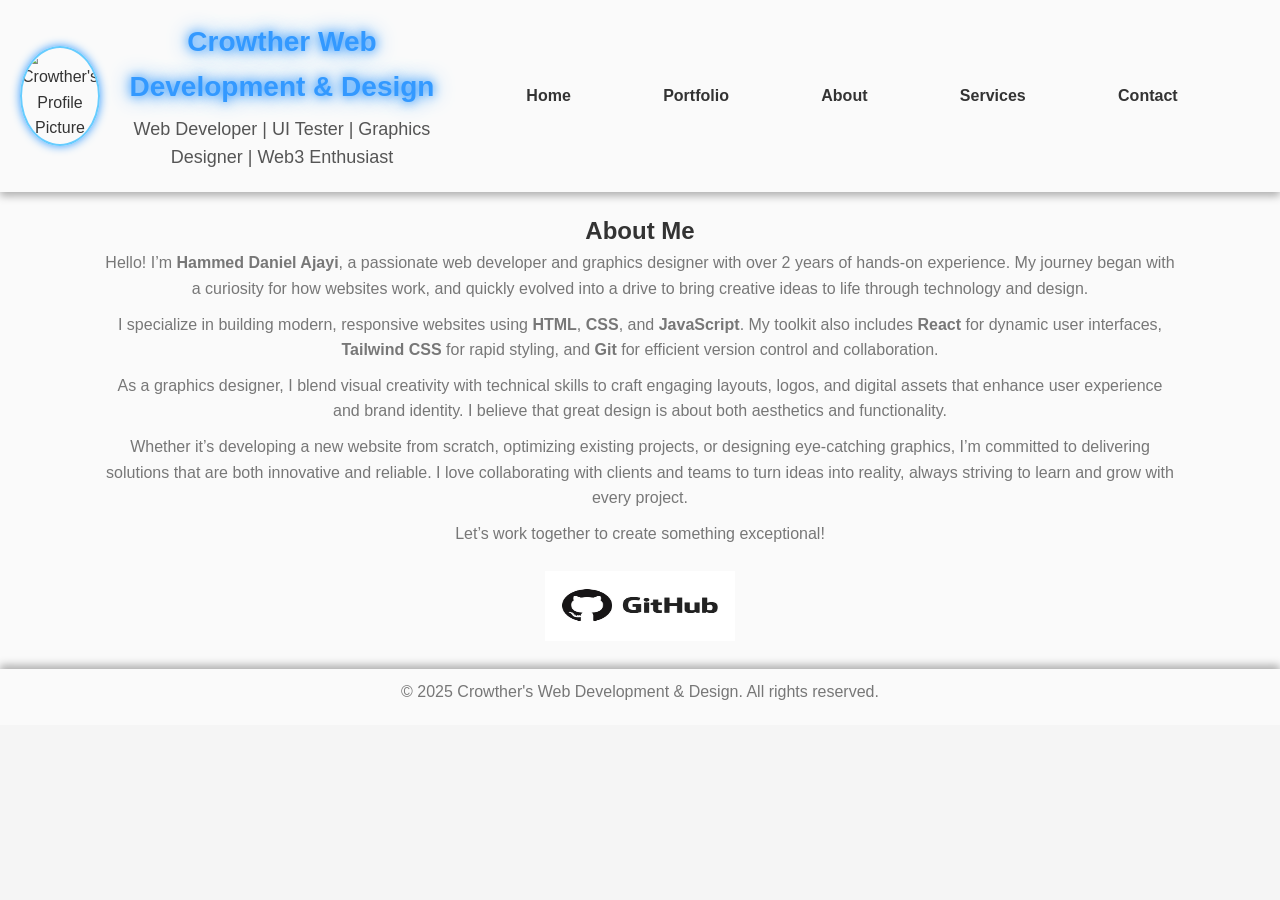
==== about.html @ 7f4cbd4f "Add portfolio page and sitemap.xml for improved SEO and project showcase - Created a new portfolio.h" ====
<!DOCTYPE html>
<html lang="en">
<head>
    <!-- Basic Meta -->
    <meta charset="UTF-8" />
    <script src="https://cdn.counter.dev/script.js" data-id="9bf551cb-ce57-40ec-8b2c-914ae6329d3d" data-utcoffset="1"></script>
    <script src="https://analytics.ahrefs.com/analytics.js" data-key="8P9ydhVtuq0xFB6e1utPGg" async></script>
    <meta name="viewport" content="width=device-width, initial-scale=1.0" />
    <meta name="description" content="Learn about Crowther, a creative web developer specializing in responsive websites, UI testing, and futuristic design." />
    <script src="https://analytics.ahrefs.com/analytics.js" data-key="8P9ydhVtuq0xFB6e1utPGg" async></script>
    <meta name="keywords" content="Crowther, Web Developer, Web Design, Responsive Websites, Web3, Blockchain Developer" />
    <meta name="author" content="Crowther" />

    <!-- Open Graph for Social Sharing -->
    <meta property="og:title" content="About Crowther | Crowther Tech" />
    <meta property="og:description" content="Discover Crowther's journey in web development and design, building modern websites and exploring futuristic technologies." />
    <meta property="og:image" content="https://www.crowthertech.name.ng/assets/profile-picture.png" />
    <meta property="og:url" content="https://www.crowthertech.name.ng/about.html" />
    <meta property="og:type" content="website" />

    <!-- Twitter Card -->
    <meta name="twitter:card" content="summary_large_image" />
    <meta name="twitter:title" content="About Crowther | Web Development & Design" />
    <meta name="twitter:description" content="Building responsive, modern websites and exploring Web3 innovations." />
    <meta name="twitter:image" content="https://www.crowthertech.name.ng/assets/profile-picture.png" />

    <title>About Crowther | Web Development & Design</title>

    <!-- Fonts and Styles -->
    <link rel="stylesheet" href="https://cdnjs.cloudflare.com/ajax/libs/font-awesome/5.15.4/css/all.min.css" />
    <link rel="preconnect" href="https://fonts.googleapis.com">
    <link rel="preconnect" href="https://fonts.gstatic.com" crossorigin>
    <link href="https://fonts.googleapis.com/css2?family=Alumni+Sans+SC:ital,wght@0,100..900;1,100..900&display=swap" rel="stylesheet">
    <link rel="stylesheet" href="style.css" />

    <!-- Favicon -->
    <link rel="icon" type="image/png" href="favicon.png" />

    <!-- Analytics (Optional) -->
    <script async src="https://www.googletagmanager.com/gtag/js?id=G-XXXXXXX"></script>
    <script>
        window.dataLayer = window.dataLayer || [];
        function gtag(){dataLayer.push(arguments);}
        gtag('js', new Date());
        gtag('config', 'G-XXXXXXX');
    </script>
</head>

<body class="landing-dark">
    <div class="container">
        <!-- Header -->
        <header>
            <div class="profile-container">
                <img src="profile-picture.png" alt="Crowther's Profile Picture" id="profile-picture" loading="lazy" />
                <div class="header-text">
                    <h1>Crowther Web Development & Design</h1>
                    <p>Web Developer | UI Tester | Graphics Designer | Web3 Enthusiast</p>
                </div>
            </div>
            <nav>
                <ul>
                    <li><a href="index.html">Home</a></li>
                    <li><a href="portfolio.html">Portfolio</a></li>
                    <li><a href="about.html" class="active">About</a></li>
                    <li><a href="services.html">Services</a></li>
                    <li><a href="contact.html">Contact</a></li>
                </ul>
                <div class="hamburger" id="hamburger">&#9776;</div>
            </nav>
        </header>

        <!-- Main Content -->
        <main>
            <section id="about" class="fade-in">
                <h2 class="section-title">About Me</h2>
                <p>
                    Hello! I’m <strong>Hammed Daniel Ajayi</strong>, a passionate web developer and graphics designer with over 2 years of hands-on experience. My journey began with a curiosity for how websites work, and quickly evolved into a drive to bring creative ideas to life through technology and design.
                </p>
                <p>
                    I specialize in building modern, responsive websites using <strong>HTML</strong>, <strong>CSS</strong>, and <strong>JavaScript</strong>. My toolkit also includes <strong>React</strong> for dynamic user interfaces, <strong>Tailwind CSS</strong> for rapid styling, and <strong>Git</strong> for efficient version control and collaboration.
                </p>
                <p>
                    As a graphics designer, I blend visual creativity with technical skills to craft engaging layouts, logos, and digital assets that enhance user experience and brand identity. I believe that great design is about both aesthetics and functionality.
                </p>
                <p>
                    Whether it’s developing a new website from scratch, optimizing existing projects, or designing eye-catching graphics, I’m committed to delivering solutions that are both innovative and reliable. I love collaborating with clients and teams to turn ideas into reality, always striving to learn and grow with every project.
                </p>
                <p>
                    Let’s work together to create something exceptional!
                </p>

  </a>  <a href="https://github.com/CROWTHERG" target="_blank" class="social-link">
    <img src="assets/github.jpg" alt="GitHub" class="social-icon">
  </a>
            </section>
        </main>

        <!-- Footer -->
        <footer>
            <p>&copy; 2025 Crowther's Web Development & Design. All rights reserved.</p>
        </footer>
    </div>

    <!-- JavaScript -->
    <script src="script.js"></script>
</body>
</html>
---- style.css ----
/* =========================
   Original CSS (preserved)
   ------------------------
   (Your original stylesheet is included verbatim here
    so existing layout & selectors remain unchanged.)
   ========================= */

/* Global Reset & Defaults */
:root {
    --primary: #3399ff;
    --secondary: #66cce0;
    --accent: #0077cc;
    --text-dark: #333333;
    --text-light: #fafafa;
    --shadow: rgba(0, 0, 0, 0.3);
    --glow: 0 0 10px var(--primary);
}

* {
    margin: 0;
    padding: 0;
    box-sizing: border-box;
}

body, p, li {
    line-height: 1.6;
    margin-bottom: 10px;
}

footer, header {
    box-sizing: border-box;
}

html, body {
    width: 100%;
    overflow-x: hidden;
    font-family: 'inter', sans-serif; /* Futuristic Font */
    background-color: #f5f5f5; /* Dark Background */
    color: #333333; /* White text for contrast */
}

h1, h2, h3 {
    font-family: 'Orbitron', sans-serif; /* Keep futuristic style for headers */
}

/* Layout Container */
.container {
    max-width: 1200px;
    margin: 0 auto;
    padding: 0 15px;
}

body.landing-dark {
    background-color: #f5f5f5;
    color: #e0e0e0;
    font-family: 'Orbitron', sans-serif;
    text-align: center;
    background-color: var(--text-light);
    color: var(--text-dark);

}

.order {
    align-items: center;
    text-align: center;
    margin-bottom: 32px;
}

.landing-main {
    padding: 100px 20px;
    color: white;
    width: 100%; /* Ensure it spans the full width */
    margin: 0 auto; /* Center the content */
    max-width: 1200px; /* Optional: Limit the width for larger screens */
}

.intro-text {
    font-size: 2.5rem;
    color: #3399ff;
    text-shadow: 0 0 10px #3399ff;
    animation: fadeInUp 1.5s ease-out;
    color: var(--primary);
    text-shadow: var(--glow);
}

.contact-info, .services-overview, .contact-form {
    margin: 40px 0;
    text-align: center;
}

.contact-info h2, .services-overview h2, .contact-form h2 {
    font-size: 2rem;
    color: #3399ff;
    margin-bottom: 20px;
}

.contact-info ul, .services-overview ul {
    list-style: none;
    padding: 0;
    font-size: 1.1rem;
}

.contact-info .cta-button {
    color: #333333;
}

.contact-info li, .services-overview li {
    margin: 10px 0;
}

.contact-info a {
    color: #3399ff;
    text-decoration: none;
}

.contact-info a:hover {
    text-decoration: underline;
}

.contact-form {
    background: #ffffff;
    padding: 20px;
    border-radius: 8px;
    box-shadow: 0 4px 10px rgba(0, 0, 0, 0.5);
}

.contact-form form {
    display: flex;
    flex-direction: column;
    align-items: center;
}

.contact-form input, .contact-form textarea {
    width: 80%;
    padding: 10px;
    margin: 10px 0;
    border: none;
    border-radius: 5px;
    background-color: #fafafa;
    color: #333333;
    font-size: 1rem;
}

.contact-form button {
    padding: 12px 25px;
    background: linear-gradient(90deg, #3399ff, #66cce0);
    color: #333333;
    font-weight: bold;
    border: none;
    border-radius: 30px;
    transition: transform 0.3s ease, box-shadow 0.3s ease;
    box-shadow: 0 0 10px #3399ff;
    background: linear-gradient(90deg, var(--primary), var(--secondary));
    box-shadow: var(--glow);
}

.contact-form button:hover {
    transform: scale(1.05);
    box-shadow: 0 0 20px #3399ff;
}

@media (max-width: 768px) {
    .contact-info ul, .services-overview ul {
        font-size: 1rem;
    }

    .contact-form input, .contact-form textarea {
        width: 90%;
    }
}



.tagline {
    font-size: 1.3rem;
    margin: 20px 0;
    color: #777777;
}

.cta-button {

    display: inline-block;
    padding: 12px 25px;
    background: linear-gradient(90deg, #0077cc, #00bbd4);
    color: #333333;
    font-weight: bold;
    border: none;
    border-radius: 30px;
    text-decoration: none;
    transition: transform 0.3s ease;
    box-shadow: 0 0 10px #3399ff;
}

.cta-button:hover {
    transform: scale(1.05);
    box-shadow: 0 0 10px #66ccff; /* Softer glow */
}

/* Why Work Section */
.why-work {
    display: flex;
    flex-direction: column;
    align-items: center;
    margin: 50px 0;
}

.why-work h2 {
    font-size: 23px;
    text-align: center;
    color: #3399ff;
}

.why-work li {
    list-style: none;
    margin-top: 23px;
}

@keyframes fadeInUp {
    from {
        opacity: 0;
        transform: translateY(30px);
    }
    to {
        opacity: 1;
        transform: translateY(0);
    }
}

/* Section for Services Crafted for the Future */
.services-box {
    background-color: #ffffff;
    padding: 40px;
    margin: 40px auto;
    width: 90%;
    max-width: 1100px;
    text-align: center;
    border-radius: 10px;
    box-shadow: 0 0 20px rgba(0, 255, 204, 0.2);
    color: #333333;
    font-size: 1.2rem;
}

/* Centering the Call to Action Text */
.cta-text {
    text-align: center;
    font-size: 1.6rem;
    font-weight: bold;
    color: #3399ff;
    margin-top: 30px;
    text-shadow: 0 0 10px #3399ff;
    color: var(--primary);
    text-shadow: var(--glow);
}

/* CTA Section Full Centering */
.cta-section {
    display: flex;
    justify-content: center;
    align-items: center;
    padding: 80px 20px;
    background-color: #ffffff;
    text-align: center;
}

.cta-content {
    display: flex;
    flex-direction: column;
    gap: 20px;
    align-items: center;
}

.cta-section {
    width: 100vw;
    margin-left: calc(-50vw + 50%);
    display: flex;
    flex-direction: column;
    align-items: center;
    justify-content: center;
    padding: 80px 20px;
    text-align: center;
    background: transparent; /* make sure no background */
}

.cta-section p {
    font-size: 1.8rem;
    color: #3399ff;
    font-weight: 600;
    text-shadow: 0 0 10px #3399ff;
    margin-bottom: 20px;
    max-width: 800px;
}

.cta-button {
    background: linear-gradient(90deg, #3399ff, #66cce0);
    color: #333333;
    padding: 14px 30px;
    font-size: 1.1rem;
    border: none;
    border-radius: 30px;
    text-decoration: none;
    font-weight: bold;
    transition: transform 0.3s ease, box-shadow 0.3s ease;
    box-shadow: 0 0 10px #3399ff;
    background: linear-gradient(90deg, var(--primary), var(--secondary));
    box-shadow: var(--glow);
}

.cta-button:hover {
    transform: scale(1.05);
    box-shadow: 0 0 20px #3399ff;
}



/* Header Section */
header {
    width: 100vw;
    margin-left: calc(-50vw + 50%);
    display: flex;
    justify-content: space-between;
    align-items: center;
    padding: 20px;
    background-color: #fafafa; /* Dark Header */
    box-shadow: 0 4px 8px rgba(0, 0, 0, 0.3); /* Shadow for depth */
}

.profile-container {
    display: flex;
    align-items: center;
}

#profile-picture {
    width: 100px;
    height: 100px;
    border-radius: 50%;
    object-fit: cover;
    margin-right: 20px;
    border: 2px solid #66ccff; /* Neon Border */
    box-shadow: var(--glow);
}

.header-text h1 {
    font-size: 28px;
    margin: 0;
    color: #3399ff; /* Neon Text Color */
    text-shadow: 0 0 10px #3399ff, 0 0 20px #3399ff; /* Glow Effect */
    color: var(--primary);
    text-shadow: var(--glow), 0 0 20px var(--primary);
}

.header-text p {
    font-size: 18px;
    margin: 5px 0 0;
    color: #555555; /* Slightly dimmed for contrast */
}

/* Boxes style */
.landing-boxes {
    display: flex;
    justify-content: space-around;
    margin-top: 50px;
    flex-wrap: wrap;
}

.box {
    background-color: #fafafa;
    padding: 30px;
    margin: 15px;
    width: 250px;
    text-align: center;
    border-radius: 10px;
    box-shadow: 0 4px 10px rgba(0, 0, 0, 0.3);
    color: #333333;
    transition: transform 0.3s ease;
}

.box:hover {
    transform: translateY(-10px);
    box-shadow: 0 0 10px #66ccff; /* Dimmer blue glow */
}


.box-icon {
    width: 50px;
    height: 50px;
    margin-bottom: 20px;
    filter: drop-shadow(0 0 10px #3399ff);
}

h3 {
    font-size: 1.6rem;
    color: #3399ff;
    margin-bottom: 10px;
}

p {
    font-size: 1rem;
    color: #777777;
}

/* Navigation */
nav {
    display: flex;
    justify-content: flex-end;
    align-items: center;
    position: relative;
    width: 100%;
}

nav ul {
    list-style: none;
    display: flex;
    margin: 0;
    padding: 0;
    width: 100%;
    justify-content: space-evenly;
}

nav ul li {
    margin: 0;
}

nav ul li a {
    color: #333333;
    text-decoration: none;
    font-weight: bold;
    padding: 10px;
    transition: background-color 0.3s ease, transform 0.3s ease;
}


nav ul li a:hover {
    background-color: #3399ff;
    transform: scale(0.8); /* Scale effect on hover */
    text-shadow: 0 0 5px #66ccff;
    background-color: var(--primary);
    text-shadow: var(--glow);
}

.hamburger {
    display: none;
    font-size: 30px;
    color: #333333;
    cursor: pointer;
    margin-left: 20px;
}

.hamburger.active {
    transform: rotate(90deg);
}

/* About Section */
#about {
    margin: 20px auto;
    max-width: 1100px;
    padding: 0 15px;
}

#about ul {
    list-style: none;
    padding: 0;
}

#about ul li {
    margin: 10px 0;
}

/* Services Section */
#services {
    margin: 20px auto;
    max-width: 1100px;
    padding: 0 15px;
}

#services ul {
    padding-left: 20px;
    list-style-position: inside;
}

/* Find Me Online Section */
#about ul li a {
    display: inline-block;
    margin: 5px;
    font-size: 16px;
    color: #3399ff; /* Neon Link Color */
}

#about ul li a i {
    margin-right: 8px;
}

/* Footer */
footer {
    background-color: #fafafa;
    color: #333333;
    margin-left: calc(-50vw + 50%);
    text-align: center;
    padding: 10px;
    font-size: 14px;
    width: 100vw;
    box-shadow: 0 -4px 8px rgba(0, 0, 0, 0.3); /* Shadow for depth */
}

/* Responsive Design */
@media (max-width: 768px) {
    .header-text h1 {
        font-size: 24px;
    }

    .header-text p {
        font-size: 16px;
    }

    nav ul {
        display: none;
        position: absolute;
        top: 70px;
        right: 0;
        background-color: #eaeaea;
        width: 100%;
        text-align: center;
    }

    nav ul li {
        margin: 15px 0;
    }

    .hamburger {
        display: block;
    }

    nav.active ul {
        display: block;
    }

    #about ul li a {
        font-size: 14px;
    }

    footer {
        font-size: 14px;
        padding: 5px;
    }
}

/* Mobile Footer and Nav Adjustments */
@media (max-width: 768px) {
    .header-text h1 {
        font-size: 18px;
        line-height: 1.3;
    }

    .header-text p {
        font-size: 13px;
    }

    #profile-picture {
        width: 60px;
        height: 60px;
        margin-right: 10px;
    }

    .profile-container {
        width: 100%;
        display: flex;
        flex-wrap: wrap;
        align-items: center;
        justify-content: space-between;
        margin-bottom: 10px;
    }

    .hamburger {
        display: block;
        font-size: 26px;
        color: #333333;
        cursor: pointer;
        margin: 0 auto;
        align-self: center;
        text-align: center;
    }


    header {
        flex-direction: column;
        align-items: flex-start;
    }

    .header-text {
        flex: 1;
    }

    nav {
        width: 100%;
    }

    nav ul {
        width: 100%;
        background-color: #eaeaea;
        display: none;
        text-align: center;
    }

    nav.active ul {
        display: block;
    }
}



.projects-grid.minimal {
  display: grid;
  grid-template-columns: repeat(auto-fit, minmax(240px, 1fr));
  gap: 2rem;
  justify-items: center;
  padding: 60px 20px;
}

.project-thumb {
  display: flex;
  flex-direction: column;
  align-items: center;
  text-decoration: none;
  background-color: #ffffff;
  border-radius: 10px;
  overflow: hidden;
  transition: transform 0.3s ease, box-shadow 0.3s ease;
  box-shadow: 0 0 10px rgba(0, 255, 204, 0.15);
  max-width: 300px;
  width: 100%;
}

.project-thumb:hover {
    transform: translateY(-8px);
    box-shadow: 0 0 12px #66ccff; /* Dimmed */
}

.project-thumb img {
  width: 100%;
  height: 200px;
  object-fit: cover;
  border-bottom: 1px solid #fafafa;
}

.project-thumb h3 {
  font-size: 1.2rem;
  color: #3399ff;
  padding: 15px;
  text-align: center;
  background-color: #ffffff;
  width: 100%;
}

/* Hamburger base */
.menu-toggle {
  cursor: pointer;
  width: 30px;
  height: 22px;
  display: flex;
  flex-direction: column;
  justify-content: space-between;
  z-index: 1000;
}

.menu-toggle span {
  display: block;
  height: 3px;
  width: 100%;
  background: #fff;
  border-radius: 3px;
  transition: all 0.3s ease;
}

.social-link {
  display: inline-block;
  margin-top: 15px;
}

.social-icon {
  width: 190px;
  height: 70px;
  transition: transform 0.3s ease, filter 0.3s ease;
}

.social-icon:hover {
  transform: scale(1.2);
  filter: drop-shadow(0 0 5px #000);
}


/* Transform into X */
.menu-toggle.active span:nth-child(1) {
  transform: rotate(45deg) translateY(8px);
}

.menu-toggle.active span:nth-child(2) {
  opacity: 0;
}

.menu-toggle.active span:nth-child(3) {
  transform: rotate(-45deg) translateY(-8px);
}


/* WhatsApp Floating Button */
.whatsapp-float {
    position: fixed;
    width: 60px;
    height: 60px;
    bottom: 20px;
    right: 20px;
    background-color: #25D366;
    border-radius: 50%;
    box-shadow: 0 4px 8px rgba(0,0,0,0.3);
    z-index: 1000;
    display: flex;
    justify-content: center;
    align-items: center;
    animation: pulse 2s infinite;
}

.whatsapp-float img {
    width: 35px;
    height: 35px;
}

@keyframes pulse {
    0% {
        transform: scale(1);
        box-shadow: 0 0 0 0 rgba(37, 211, 102, 0.7);
    }
    70% {
        transform: scale(1.1);
        box-shadow: 0 0 0 15px rgba(37, 211, 102, 0);
    }
    100% {
        transform: scale(1);
        box-shadow: 0 0 0 0 rgba(37, 211, 102, 0);
    }
}

/* =========================
   ENHANCEMENTS (non-destructive)
   Additions below enhance UX & animations,
   while keeping your original structure intact.
   ========================= */

/* --- header shrink on scroll --- */
header.scrolled {
    padding: 10px 20px !important;
    box-shadow: 0 8px 24px rgba(0,0,0,0.18) !important;
    background: linear-gradient(180deg, rgba(255,255,255,0.98), rgba(250,250,250,0.96));
    transition: background 250ms ease, padding 250ms ease, box-shadow 250ms ease;
}

/* make nav links slightly grow (fix original scale 0.8 shrink) */
nav ul li a:hover {
    transform: scale(1.05);
    box-shadow: 0 6px 18px rgba(0,0,0,0.08);
}

/* subtle focus ring for accessibility */
nav ul li a:focus {
    outline: 3px solid rgba(51,153,255,0.18);
    outline-offset: 4px;
}

/* --- parallax-ready hero enhancements --- */
.landing-main.parallax {
    background-attachment: fixed;
    background-size: cover;
    background-position: center;
    position: relative;
    z-index: 0;
}

/* add subtle glass effect to .box and .service boxes */
.box, .services-box, .project-thumb, .contact-form {
    background: linear-gradient(180deg, rgba(255,255,255,0.85), rgba(255,255,255,0.75));
    backdrop-filter: blur(6px);
    border: 1px solid rgba(255,255,255,0.5);
}

/* improve .box hover glow */
.box:hover {
    transform: translateY(-12px);
    box-shadow: 0 18px 40px rgba(51,153,255,0.12);
}

/* portfolio overlay for better interaction */
.project-thumb .overlay {
    position: absolute;
    inset: 0;
    display: flex;
    align-items: center;
    justify-content: center;
    background: linear-gradient(180deg, rgba(0,0,0,0.0), rgba(0,0,0,0.55));
    opacity: 0;
    transition: opacity 260ms ease;
    color: #fff;
    gap: 12px;
}

.project-thumb:hover .overlay {
    opacity: 1;
}

/* overlay button style */
.project-thumb .overlay .view-btn {
    padding: 10px 14px;
    background: linear-gradient(90deg, var(--primary), var(--secondary));
    border-radius: 999px;
    font-weight: 700;
    box-shadow: var(--glow);
}

/* --- Lightbox modal (for portfolio) --- */
.lightbox {
    position: fixed;
    inset: 0;
    display: none;
    align-items: center;
    justify-content: center;
    background: rgba(0,0,0,0.85);
    z-index: 99999;
    padding: 20px;
}

.lightbox.open {
    display: flex;
}

.lightbox .inner {
    max-width: 1100px;
    width: 100%;
    background: transparent;
    position: relative;
}

.lightbox img {
    width: 100%;
    height: auto;
    border-radius: 8px;
    display: block;
    box-shadow: 0 12px 40px rgba(0,0,0,0.5);
}

.lightbox .caption {
    margin-top: 12px;
    color: #fff;
    text-align: center;
    font-weight: 600;
}

.lightbox .close {
    position: absolute;
    top: -12px;
    right: -12px;
    background: #fff;
    border-radius: 999px;
    width: 40px;
    height: 40px;
    display: grid;
    place-items: center;
    cursor: pointer;
    box-shadow: 0 8px 20px rgba(0,0,0,0.4);
}

/* --- back to top (keeps your whatsapp float) --- */
#backToTop {
    position: fixed;
    right: 20px;
    bottom: 100px;
    width: 50px;
    height: 50px;
    border-radius: 50%;
    background: linear-gradient(90deg, var(--primary), var(--secondary));
    color: #fff;
    display: grid;
    place-items: center;
    box-shadow: 0 12px 32px rgba(51,153,255,0.18);
    z-index: 1001;
    transform: translateY(12px);
    opacity: 0;
    pointer-events: none;
    transition: opacity 220ms ease, transform 220ms ease;
}

#backToTop.visible {
    opacity: 1;
    transform: translateY(0);
    pointer-events: auto;
}

/* --- scroll reveal helper (non-destructive) --- */
.fade-in {
    opacity: 0;
    transform: translateY(16px);
    transition: opacity 600ms ease, transform 600ms ease;
    will-change: opacity, transform;
}

.fade-in.visible {
    opacity: 1;
    transform: translateY(0);
}

/* counters */
.counter-number {
    font-size: 2.25rem;
    color: var(--primary);
    font-weight: 800;
    display: inline-block;
}

/* small responsive tweak to keep hero text legible */
@media (max-width: 768px) {
    .intro-text { font-size: 2rem; }
    .project-thumb img { height: 160px; }
}

/* keep existing whatsapp float above back-to-top visually */
.whatsapp-float { z-index: 1002; }

/* small animation for inputs on focus (improved accessibility) */
.contact-form input:focus, .contact-form textarea:focus {
    outline: 3px solid rgba(51,153,255,0.12);
    outline-offset: 4px;
}

/* ensure .hamburger when toggled visually indicates open state */
.hamburger.active { transform: rotate(90deg) scale(1.05); transition: transform 180ms ease; }

/* when nav open on mobile, trap background scroll lightly */
nav.active ~ .page-overlay {
    display: block;
    position: fixed;
    inset: 0;
    background: rgba(0,0,0,0.18);
    z-index: 999;
}

/* accessibility: visually-hidden helper for screen-readers */
.visually-hidden {
    position: absolute !important;
    height: 1px; width: 1px;
    overflow: hidden;
    clip: rect(1px, 1px, 1px, 1px);
    white-space: nowrap;
}

/* small helper to prevent accidental double-borders on full-width sections */
.full-width-reset {
    margin-left: calc(-50vw + 50%);
    width: 100vw;
}

/* end enhancements */
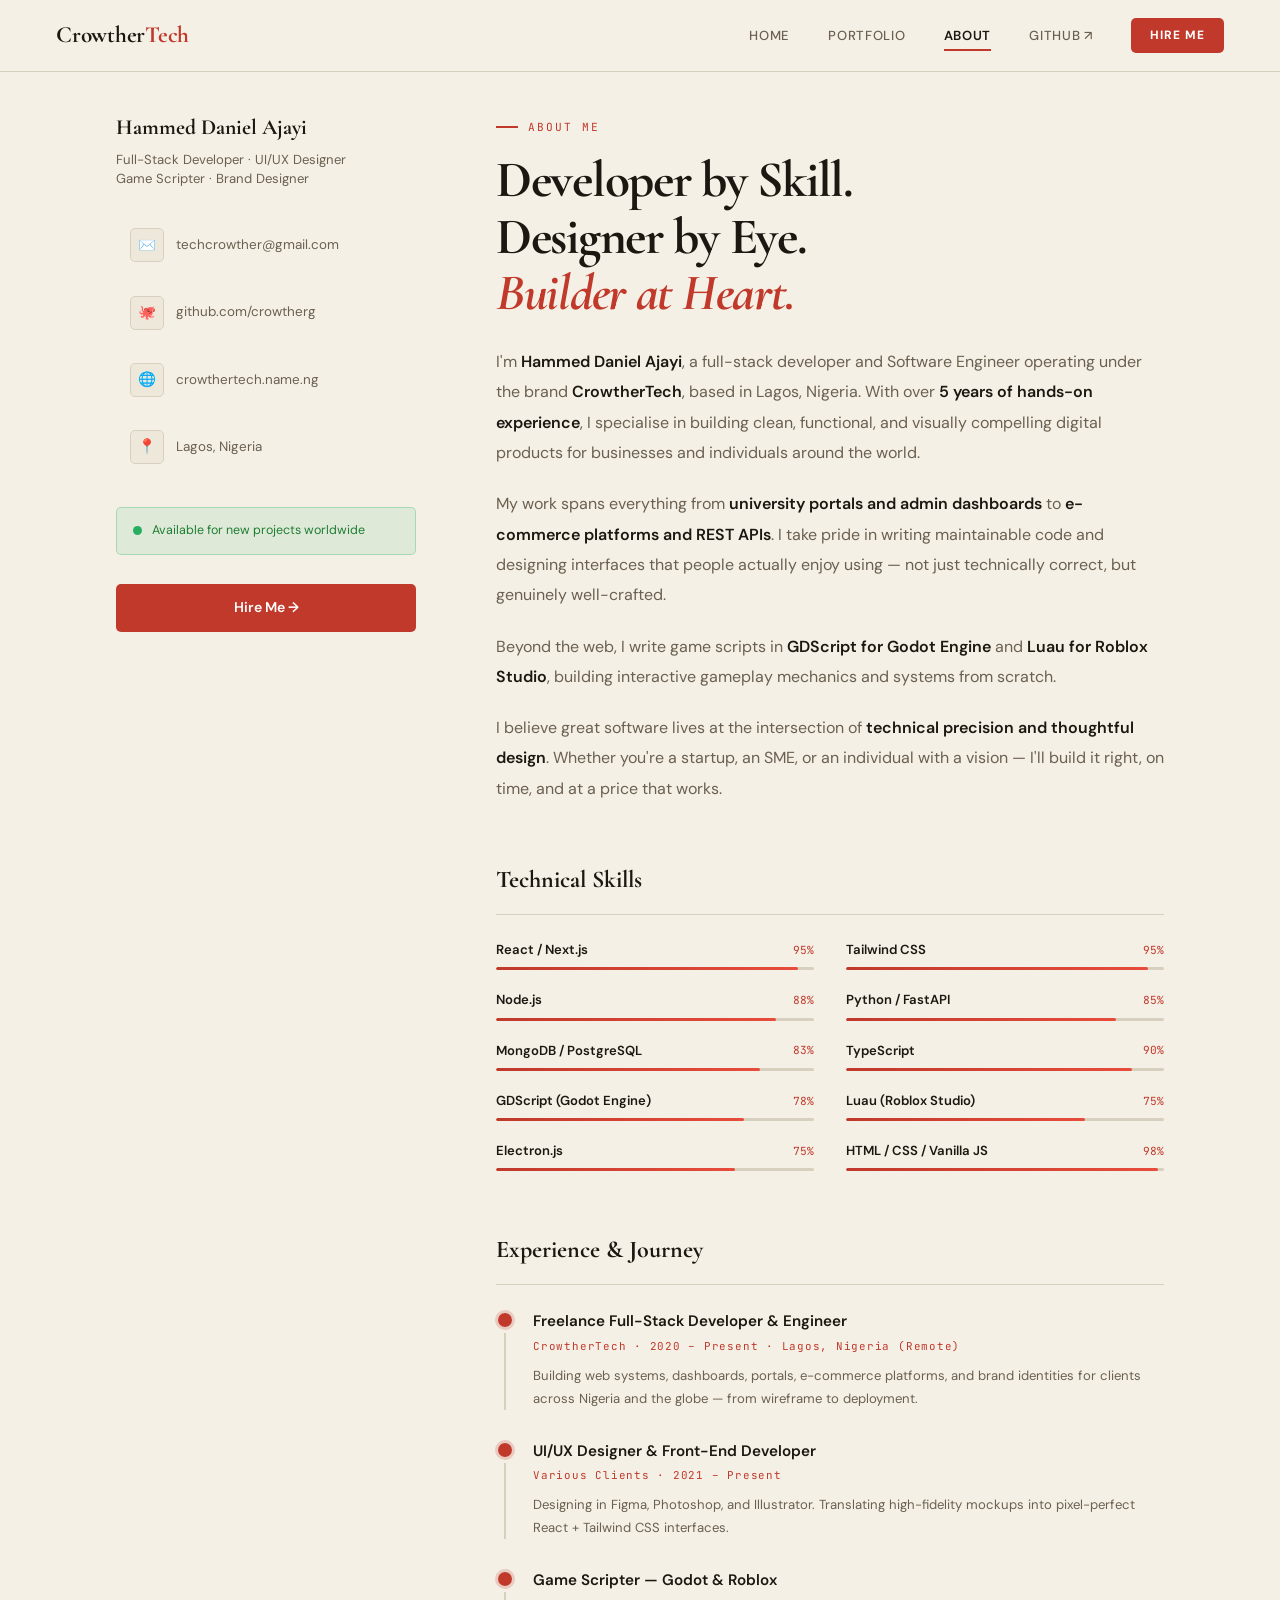
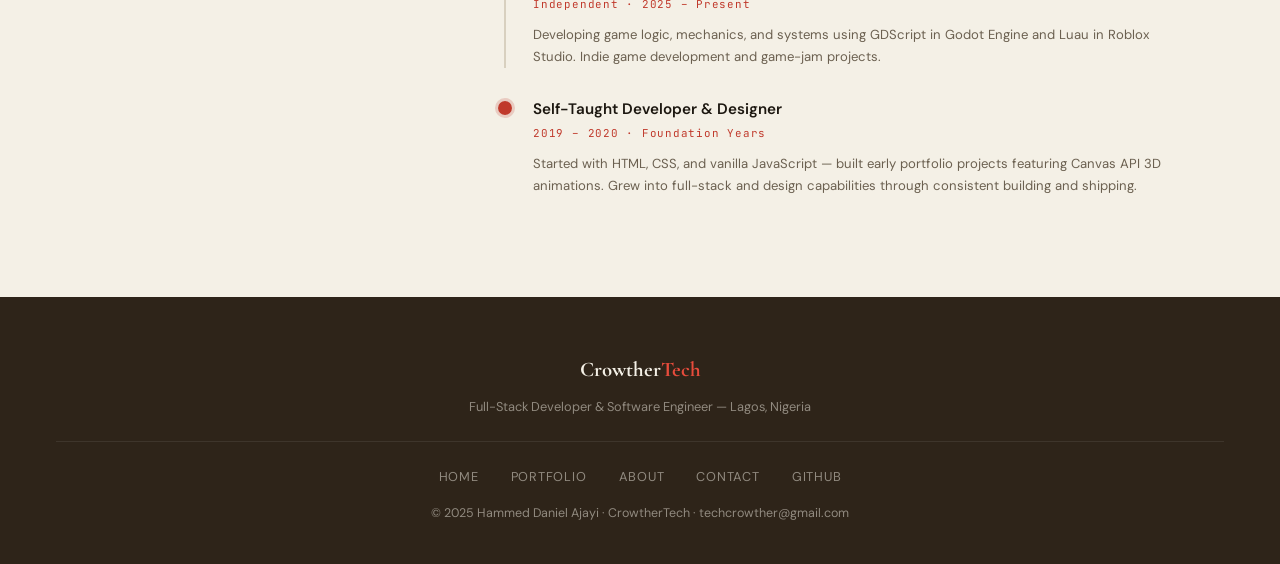
==== commit c64a0d57: "Refactor code structure for improved readability and maintainability Co-authored-by: Copilot <copilo" ====
--- a/about.html
+++ b/about.html
@@ -1,107 +1,390 @@
 <!DOCTYPE html>
 <html lang="en">
 <head>
-    <!-- Basic Meta -->
-    <meta charset="UTF-8" />
-    <script src="https://cdn.counter.dev/script.js" data-id="9bf551cb-ce57-40ec-8b2c-914ae6329d3d" data-utcoffset="1"></script>
-    <script src="https://analytics.ahrefs.com/analytics.js" data-key="8P9ydhVtuq0xFB6e1utPGg" async></script>
-    <meta name="viewport" content="width=device-width, initial-scale=1.0" />
-    <meta name="description" content="Learn about Crowther, a creative web developer specializing in responsive websites, UI testing, and futuristic design." />
-    <script src="https://analytics.ahrefs.com/analytics.js" data-key="8P9ydhVtuq0xFB6e1utPGg" async></script>
-    <meta name="keywords" content="Crowther, Web Developer, Web Design, Responsive Websites, Web3, Blockchain Developer" />
-    <meta name="author" content="Crowther" />
-
-    <!-- Open Graph for Social Sharing -->
-    <meta property="og:title" content="About Crowther | Crowther Tech" />
-    <meta property="og:description" content="Discover Crowther's journey in web development and design, building modern websites and exploring futuristic technologies." />
-    <meta property="og:image" content="https://www.crowthertech.name.ng/assets/profile-picture.png" />
-    <meta property="og:url" content="https://www.crowthertech.name.ng/about.html" />
-    <meta property="og:type" content="website" />
-
-    <!-- Twitter Card -->
-    <meta name="twitter:card" content="summary_large_image" />
-    <meta name="twitter:title" content="About Crowther | Web Development & Design" />
-    <meta name="twitter:description" content="Building responsive, modern websites and exploring Web3 innovations." />
-    <meta name="twitter:image" content="https://www.crowthertech.name.ng/assets/profile-picture.png" />
-
-    <title>About Crowther | Web Development & Design</title>
-
-    <!-- Fonts and Styles -->
-    <link rel="stylesheet" href="https://cdnjs.cloudflare.com/ajax/libs/font-awesome/5.15.4/css/all.min.css" />
-    <link rel="preconnect" href="https://fonts.googleapis.com">
-    <link rel="preconnect" href="https://fonts.gstatic.com" crossorigin>
-    <link href="https://fonts.googleapis.com/css2?family=Alumni+Sans+SC:ital,wght@0,100..900;1,100..900&display=swap" rel="stylesheet">
-    <link rel="stylesheet" href="style.css" />
-
-    <!-- Favicon -->
-    <link rel="icon" type="image/png" href="favicon.png" />
-
-    <!-- Analytics (Optional) -->
-    <script async src="https://www.googletagmanager.com/gtag/js?id=G-XXXXXXX"></script>
-    <script>
-        window.dataLayer = window.dataLayer || [];
-        function gtag(){dataLayer.push(arguments);}
-        gtag('js', new Date());
-        gtag('config', 'G-XXXXXXX');
-    </script>
+  <meta charset="UTF-8" />
+  <meta name="viewport" content="width=device-width, initial-scale=1.0" />
+  <link rel="icon" type="image/png" sizes="32x32" href="favi.png" />
+  <script defer src="https://cloud.umami.is/script.js" data-website-id="af2ef15a-e18d-4f0f-9e61-cb2b22a00234"></script>
+
+  <!-- ═══ PRIMARY SEO ═══ -->
+  <title>About | Hammed Daniel Ajayi — Full-Stack Developer &amp; Designer, Lagos Nigeria</title>
+  <meta name="description" content="Meet Hammed Daniel Ajayi, the developer behind CrowtherTech. 5+ years building full-stack web apps, UI/UX designs, and game scripts in Godot GDScript and Roblox Luau from Lagos, Nigeria. Available for worldwide remote work." />
+  <meta name="keywords" content="Hammed Daniel Ajayi, CrowtherTech developer, about full stack developer Nigeria, React developer biography, web developer experience Lagos, remote developer Nigeria, GDScript developer, Luau Roblox scripter, UI UX designer Lagos, full stack developer profile, hire developer Nigeria, African web developer, software engineer Lagos Nigeria" />
+  <meta name="author" content="Hammed Daniel Ajayi — CrowtherTech" />
+  <meta name="robots" content="index, follow, max-image-preview:large, max-snippet:-1" />
+  <link rel="canonical" href="https://crowthertech.name.ng/about.html" />
+
+  <!-- ═══ GEO TARGETING ═══ -->
+  <meta name="geo.region" content="NG-LA" />
+  <meta name="geo.placename" content="Lagos, Nigeria" />
+  <meta name="language" content="English" />
+
+  <!-- ═══ OPEN GRAPH ═══ -->
+  <meta property="og:type" content="profile" />
+  <meta property="og:title" content="About Hammed Daniel Ajayi — CrowtherTech, Lagos Nigeria" />
+  <meta property="og:description" content="5+ years of full-stack web development, UI/UX design, game scripting (Godot GDScript, Roblox Luau). Available worldwide for freelance &amp; contract work." />
+  <meta property="og:url" content="https://crowthertech.name.ng/about.html" />
+  <meta property="og:site_name" content="CrowtherTech" />
+  <meta property="og:locale" content="en_US" />
+  <meta property="profile:first_name" content="Hammed" />
+  <meta property="profile:last_name" content="Ajayi" />
+
+  <!-- ═══ TWITTER ═══ -->
+  <meta name="twitter:card" content="summary_large_image" />
+  <meta name="twitter:title" content="About — Hammed Daniel Ajayi · CrowtherTech" />
+  <meta name="twitter:description" content="Full-stack developer &amp; designer from Lagos. 5+ years. React, FastAPI, GDScript, Luau. Available worldwide." />
+
+  <!-- ═══ SCHEMA — Person (rich) ═══ -->
+  <script type="application/ld+json">
+  {
+    "@context": "https://schema.org",
+    "@type": "Person",
+    "@id": "https://crowthertech.name.ng/#person",
+    "name": "Hammed Daniel Ajayi",
+    "alternateName": ["CrowtherTech", "crowthertech"],
+    "description": "Full-stack web developer and UI/UX designer based in Lagos, Nigeria, with 5+ years of experience building web applications, dashboards, portals, and game scripts.",
+    "jobTitle": "Full-Stack Developer & UI/UX Designer",
+    "url": "https://crowthertech.name.ng",
+    "email": "techcrowther@gmail.com",
+    "knowsAbout": [
+      "Full-Stack Web Development","React","Next.js","Node.js","Python","FastAPI",
+      "Tailwind CSS","MongoDB","PostgreSQL","Figma","UI/UX Design","Graphic Design",
+      "Photoshop","Illustrator","GDScript","Godot Engine","Luau","Roblox Studio","Electron"
+    ],
+    "address": {
+      "@type": "PostalAddress",
+      "addressLocality": "Lagos",
+      "addressRegion": "Lagos State",
+      "addressCountry": "NG"
+    },
+    "sameAs": [
+      "https://github.com/crowtherg",
+      "https://crowthertech.name.ng"
+    ],
+    "hasOccupation": {
+      "@type": "Occupation",
+      "name": "Full-Stack Web Developer",
+      "occupationLocation": {
+        "@type": "Country",
+        "name": "Nigeria"
+      }
+    }
+  }
+  </script>
+
+  <!-- ═══ FONTS ═══ -->
+  <link rel="preconnect" href="https://fonts.googleapis.com" />
+  <link rel="preconnect" href="https://fonts.gstatic.com" crossorigin />
+  <link href="https://fonts.googleapis.com/css2?family=Cormorant+Garamond:wght@600;700&family=DM+Sans:wght@300;400;500;600&family=JetBrains+Mono:wght@400;600&display=swap" rel="stylesheet" />
+  <link rel="stylesheet" href="style.css" />
+
+  <style>
+    /* ── ABOUT PAGE STYLES ──────────────────────── */
+
+    .about-layout {
+      display: grid;
+      grid-template-columns: 300px 1fr;
+      gap: 5rem;
+      align-items: start;
+      padding: 110px clamp(1.5rem,5vw,3.5rem) 100px;
+      max-width: 1160px;
+      margin: 0 auto;
+    }
+
+    /* SIDEBAR */
+    .sidebar { position: sticky; top: 90px; }
+    .av-box {
+      width: 100%;
+      aspect-ratio: 1/1;
+      background: linear-gradient(145deg, var(--red), var(--red2));
+      border-radius: 10px;
+      display: flex; align-items: center; justify-content: center;
+      font-family: var(--serif); font-size: 5rem; color: #fff; font-weight: 700;
+      margin-bottom: 2rem;
+      box-shadow: var(--sh-lg);
+      position: relative;
+    }
+    .av-box::before {
+      content: '';
+      position: absolute; inset: -10px; border: 1.5px solid var(--border);
+      border-radius: 12px; z-index: -1;
+    }
+    .sidebar-name  { font-family: var(--serif); font-size: 1.35rem; font-weight: 700; margin-bottom: .25rem; }
+    .sidebar-role  { font-size: .82rem; color: var(--muted); margin-bottom: 1.8rem; line-height: 1.5; }
+    .side-links    { display: flex; flex-direction: column; gap: .75rem; }
+    .side-link {
+      display: flex; align-items: center; gap: .75rem;
+      font-size: .84rem; color: var(--muted);
+      padding: .6rem .8rem; border-radius: 5px;
+      border: 1px solid transparent;
+      transition: all .2s;
+    }
+    .side-link:hover { color: var(--red); border-color: rgba(192,57,43,.2); background: rgba(192,57,43,.04); }
+    .side-link-ico {
+      width: 34px; height: 34px; border-radius: 5px;
+      background: var(--egg2); border: 1px solid var(--border);
+      display: flex; align-items: center; justify-content: center;
+      font-size: .9rem; flex-shrink: 0;
+    }
+    .avail-badge {
+      margin-top: 2rem;
+      background: rgba(39,174,96,.1);
+      border: 1px solid rgba(39,174,96,.3);
+      border-radius: 5px;
+      padding: .8rem 1rem;
+      display: flex; align-items: center; gap: .6rem;
+      font-size: .78rem; color: #1e7e34;
+    }
+    .avail-dot { width:9px;height:9px;border-radius:50%;background:#27ae60;flex-shrink:0;animation:pulse 2s ease infinite; }
+    @keyframes pulse { 0%,100%{opacity:1;transform:scale(1)} 50%{opacity:.5;transform:scale(1.3)} }
+
+    /* MAIN CONTENT */
+    .about-main {}
+    .about-main h1 {
+      font-family: var(--serif);
+      font-size: clamp(2rem,4vw,3.2rem);
+      font-weight: 700;
+      letter-spacing: -.025em;
+      line-height: 1.1;
+      margin-bottom: 1.6rem;
+    }
+    .about-main h1 em { color: var(--red); font-style: italic; }
+    .about-body p {
+      font-size: 1rem; color: var(--muted);
+      line-height: 1.9; margin-bottom: 1.3rem;
+    }
+    .about-body strong { color: var(--ink); font-weight: 600; }
+
+    /* SKILLS */
+    .section-block { margin-top: 3.5rem; }
+    .section-block h2 {
+      font-family: var(--serif); font-size: 1.5rem;
+      font-weight: 700; margin-bottom: 1.5rem;
+      padding-bottom: .9rem; border-bottom: 1px solid var(--border);
+    }
+    .skills-grid { display: grid; grid-template-columns: 1fr 1fr; gap: 1rem 2rem; }
+    .sk-item { margin-bottom: .2rem; }
+    .sk-row { display: flex; justify-content: space-between; align-items: center; margin-bottom: .4rem; }
+    .sk-name { font-size: .82rem; font-weight: 600; }
+    .sk-pct  { font-family: var(--mono); font-size: .7rem; color: var(--red); }
+    .sk-bar  { height: 3px; background: var(--border); border-radius: 2px; overflow: hidden; }
+    .sk-fill {
+      height: 100%; background: linear-gradient(90deg, var(--red), var(--red3));
+      border-radius: 2px; transform-origin: left;
+      animation: skFill .9s ease both;
+    }
+    @keyframes skFill { from{transform:scaleX(0)} to{transform:scaleX(1)} }
+
+    /* TIMELINE */
+    .tl { display: flex; flex-direction: column; gap: 1.8rem; }
+    .tl-row { display: grid; grid-template-columns: 18px 1fr; gap: 1.2rem; }
+    .tl-left { display: flex; flex-direction: column; align-items: center; }
+    .tl-dot  { width:14px;height:14px;border-radius:50%;background:var(--red);outline:3px solid rgba(192,57,43,.2);flex-shrink:0;margin-top:4px; }
+    .tl-lne  { flex:1;width:1.5px;background:var(--border);margin-top:6px; }
+    .tl-body {}
+    .tl-body h4 { font-weight: 600; font-size: .95rem; margin-bottom: .2rem; }
+    .tl-meta { font-family: var(--mono); font-size: .68rem; color: var(--red); letter-spacing: .07em; margin-bottom: .6rem; }
+    .tl-body p  { font-size: .82rem; color: var(--muted); line-height: 1.7; }
+
+    /* RESPONSIVE */
+    @media (max-width: 860px) {
+      .about-layout { grid-template-columns: 1fr; gap: 3rem; padding-top: 100px; }
+      .sidebar { position: static; }
+      .av-box  { max-width: 200px; font-size: 3rem; }
+      .skills-grid { grid-template-columns: 1fr; }
+    }
+  </style>
 </head>
-
-<body class="landing-dark">
-    <div class="container">
-        <!-- Header -->
-        <header>
-            <div class="profile-container">
-                <img src="profile-picture.png" alt="Crowther's Profile Picture" id="profile-picture" loading="lazy" />
-                <div class="header-text">
-                    <h1>Crowther Web Development & Design</h1>
-                    <p>Web Developer | UI Tester | Graphics Designer | Web3 Enthusiast</p>
-                </div>
-            </div>
-            <nav>
-                <ul>
-                    <li><a href="index.html">Home</a></li>
-                    <li><a href="portfolio.html">Portfolio</a></li>
-                    <li><a href="about.html" class="active">About</a></li>
-                    <li><a href="services.html">Services</a></li>
-                    <li><a href="contact.html">Contact</a></li>
-                </ul>
-                <div class="hamburger" id="hamburger">&#9776;</div>
-            </nav>
-        </header>
-
-        <!-- Main Content -->
-        <main>
-            <section id="about" class="fade-in">
-                <h2 class="section-title">About Me</h2>
-                <p>
-                    Hello! I’m <strong>Hammed Daniel Ajayi</strong>, a passionate web developer and graphics designer with over 2 years of hands-on experience. My journey began with a curiosity for how websites work, and quickly evolved into a drive to bring creative ideas to life through technology and design.
-                </p>
-                <p>
-                    I specialize in building modern, responsive websites using <strong>HTML</strong>, <strong>CSS</strong>, and <strong>JavaScript</strong>. My toolkit also includes <strong>React</strong> for dynamic user interfaces, <strong>Tailwind CSS</strong> for rapid styling, and <strong>Git</strong> for efficient version control and collaboration.
-                </p>
-                <p>
-                    As a graphics designer, I blend visual creativity with technical skills to craft engaging layouts, logos, and digital assets that enhance user experience and brand identity. I believe that great design is about both aesthetics and functionality.
-                </p>
-                <p>
-                    Whether it’s developing a new website from scratch, optimizing existing projects, or designing eye-catching graphics, I’m committed to delivering solutions that are both innovative and reliable. I love collaborating with clients and teams to turn ideas into reality, always striving to learn and grow with every project.
-                </p>
-                <p>
-                    Let’s work together to create something exceptional!
-                </p>
-
-  </a>  <a href="https://github.com/CROWTHERG" target="_blank" class="social-link">
-    <img src="assets/github.jpg" alt="GitHub" class="social-icon">
-  </a>
-            </section>
-        </main>
-
-        <!-- Footer -->
-        <footer>
-            <p>&copy; 2025 Crowther's Web Development & Design. All rights reserved.</p>
-        </footer>
-    </div>
-
-    <!-- JavaScript -->
-    <script src="script.js"></script>
+<body>
+
+<!-- NAV -->
+<nav class="navbar" role="navigation" aria-label="Main navigation">
+  <a href="index.html" class="nav-brand">Crowther<span>Tech</span></a>
+  <div class="nav-links">
+    <a href="index.html">Home</a>
+    <a href="portfolio.html">Portfolio</a>
+    <a href="about.html" class="active" aria-current="page">About</a>
+    <a href="https://github.com/crowtherg" target="_blank" rel="noopener">GitHub ↗</a>
+    <a href="contact.html" class="nav-hire">Hire Me</a>
+  </div>
+  <button class="hamburger" onclick="toggleNav()" aria-label="Toggle menu">
+    <span></span><span></span><span></span>
+  </button>
+</nav>
+<div class="mob-menu" id="mobNav">
+  <a href="index.html">Home</a>
+  <a href="portfolio.html">Portfolio</a>
+  <a href="about.html">About</a>
+  <a href="https://github.com/crowtherg" target="_blank" rel="noopener">GitHub ↗</a>
+  <a href="contact.html">Contact / Hire Me</a>
+</div>
+
+<main>
+<div class="about-layout">
+
+  <!-- SIDEBAR -->
+  <aside class="sidebar" aria-label="Profile sidebar">
+    <!-- <div class="av-box" aria-hidden="true"><img src="profile-picture.png" alt="avatar"></div> -->
+    <div class="sidebar-name">Hammed Daniel Ajayi</div>
+    <div class="sidebar-role">Full-Stack Developer · UI/UX Designer<br/>Game Scripter · Brand Designer</div>
+
+    <div class="side-links">
+      <a href="mailto:techcrowther@gmail.com" class="side-link">
+        <div class="side-link-ico">✉️</div>techcrowther@gmail.com
+      </a>
+      <a href="https://github.com/crowtherg" target="_blank" rel="noopener" class="side-link">
+        <div class="side-link-ico">🐙</div>github.com/crowtherg
+      </a>
+      <a href="https://crowthertech.name.ng" target="_blank" class="side-link">
+        <div class="side-link-ico">🌐</div>crowthertech.name.ng
+      </a>
+      <div class="side-link">
+        <div class="side-link-ico">📍</div>Lagos, Nigeria
+      </div>
+    </div>
+
+    <div class="avail-badge">
+      <div class="avail-dot"></div>
+      <span>Available for new projects worldwide</span>
+    </div>
+
+    <div style="margin-top:1.8rem;">
+      <a href="contact.html" class="btn btn-red" style="width:100%;justify-content:center;">Hire Me →</a>
+    </div>
+  </aside>
+
+  <!-- MAIN -->
+  <div class="about-main">
+    <div class="eyebrow">About Me</div>
+    <h1>
+      Developer by Skill.<br/>
+      Designer by Eye.<br/>
+      <em>Builder at Heart.</em>
+    </h1>
+
+    <div class="about-body">
+      <p>I'm <strong>Hammed Daniel Ajayi</strong>, a full-stack developer and Software Engineer operating under the brand <strong>CrowtherTech</strong>, based in Lagos, Nigeria. With over <strong>5 years of hands-on experience</strong>, I specialise in building clean, functional, and visually compelling digital products for businesses and individuals around the world.</p>
+      <p>My work spans everything from <strong>university portals and admin dashboards</strong> to <strong>e-commerce platforms and REST APIs</strong>. I take pride in writing maintainable code and designing interfaces that people actually enjoy using — not just technically correct, but genuinely well-crafted.</p>
+      <p>Beyond the web, I write game scripts in <strong>GDScript for Godot Engine</strong> and <strong>Luau for Roblox Studio</strong>, building interactive gameplay mechanics and systems from scratch.</p>
+      <p>I believe great software lives at the intersection of <strong>technical precision and thoughtful design</strong>. Whether you're a startup, an SME, or an individual with a vision — I'll build it right, on time, and at a price that works.</p>
+    </div>
+
+    <!-- SKILLS -->
+    <div class="section-block">
+      <h2>Technical Skills</h2>
+      <div class="skills-grid">
+        <div class="sk-item">
+          <div class="sk-row"><span class="sk-name">React / Next.js</span><span class="sk-pct">95%</span></div>
+          <div class="sk-bar"><div class="sk-fill" style="width:95%"></div></div>
+        </div>
+        <div class="sk-item">
+          <div class="sk-row"><span class="sk-name">Tailwind CSS</span><span class="sk-pct">95%</span></div>
+          <div class="sk-bar"><div class="sk-fill" style="width:95%"></div></div>
+        </div>
+        <div class="sk-item">
+          <div class="sk-row"><span class="sk-name">Node.js</span><span class="sk-pct">88%</span></div>
+          <div class="sk-bar"><div class="sk-fill" style="width:88%"></div></div>
+        </div>
+        <div class="sk-item">
+          <div class="sk-row"><span class="sk-name">Python / FastAPI</span><span class="sk-pct">85%</span></div>
+          <div class="sk-bar"><div class="sk-fill" style="width:85%"></div></div>
+        </div>
+        <div class="sk-item">
+          <div class="sk-row"><span class="sk-name">MongoDB / PostgreSQL</span><span class="sk-pct">83%</span></div>
+          <div class="sk-bar"><div class="sk-fill" style="width:83%"></div></div>
+        </div>
+        <div class="sk-item">
+          <div class="sk-row"><span class="sk-name">TypeScript</span><span class="sk-pct">90%</span></div>
+          <div class="sk-bar"><div class="sk-fill" style="width:90%"></div></div>
+        </div>
+        <div class="sk-item">
+          <div class="sk-row"><span class="sk-name">GDScript (Godot Engine)</span><span class="sk-pct">78%</span></div>
+          <div class="sk-bar"><div class="sk-fill" style="width:78%"></div></div>
+        </div>
+        <div class="sk-item">
+          <div class="sk-row"><span class="sk-name">Luau (Roblox Studio)</span><span class="sk-pct">75%</span></div>
+          <div class="sk-bar"><div class="sk-fill" style="width:75%"></div></div>
+        </div>
+        <div class="sk-item">
+          <div class="sk-row"><span class="sk-name">Electron.js</span><span class="sk-pct">75%</span></div>
+          <div class="sk-bar"><div class="sk-fill" style="width:75%"></div></div>
+        </div>
+        <div class="sk-item">
+          <div class="sk-row"><span class="sk-name">HTML / CSS / Vanilla JS</span><span class="sk-pct">98%</span></div>
+          <div class="sk-bar"><div class="sk-fill" style="width:98%"></div></div>
+        </div>
+      </div>
+    </div>
+
+    <!-- TIMELINE -->
+    <div class="section-block">
+      <h2>Experience &amp; Journey</h2>
+      <div class="tl">
+        <div class="tl-row">
+          <div class="tl-left"><div class="tl-dot"></div><div class="tl-lne"></div></div>
+          <div class="tl-body">
+            <h4>Freelance Full-Stack Developer &amp; Engineer</h4>
+            <div class="tl-meta">CrowtherTech · 2020 – Present · Lagos, Nigeria (Remote)</div>
+            <p>Building web systems, dashboards, portals, e-commerce platforms, and brand identities for clients across Nigeria and the globe — from wireframe to deployment.</p>
+          </div>
+        </div>
+        <div class="tl-row">
+          <div class="tl-left"><div class="tl-dot"></div><div class="tl-lne"></div></div>
+          <div class="tl-body">
+            <h4>UI/UX Designer &amp; Front-End Developer</h4>
+            <div class="tl-meta">Various Clients · 2021 – Present</div>
+            <p>Designing in Figma, Photoshop, and Illustrator. Translating high-fidelity mockups into pixel-perfect React + Tailwind CSS interfaces.</p>
+          </div>
+        </div>
+        <div class="tl-row">
+          <div class="tl-left"><div class="tl-dot"></div><div class="tl-lne"></div></div>
+          <div class="tl-body">
+            <h4>Game Scripter — Godot &amp; Roblox</h4>
+            <div class="tl-meta">Independent · 2025 – Present</div>
+            <p>Developing game logic, mechanics, and systems using GDScript in Godot Engine and Luau in Roblox Studio. Indie game development and game-jam projects.</p>
+          </div>
+        </div>
+        <div class="tl-row">
+          <div class="tl-left"><div class="tl-dot"></div></div>
+          <div class="tl-body">
+            <h4>Self-Taught Developer &amp; Designer</h4>
+            <div class="tl-meta">2019 – 2020 · Foundation Years</div>
+            <p>Started with HTML, CSS, and vanilla JavaScript — built early portfolio projects featuring Canvas API 3D animations. Grew into full-stack and design capabilities through consistent building and shipping.</p>
+          </div>
+        </div>
+      </div>
+    </div>
+
+  </div><!-- /about-main -->
+</div><!-- /about-layout -->
+</main>
+
+<!-- FOOTER -->
+<footer class="footer" role="contentinfo">
+  <div class="footer-logo">Crowther<span>Tech</span></div>
+  <p style="font-size:.8rem;margin-bottom:.5rem;">Full-Stack Developer &amp; Software Engineer — Lagos, Nigeria</p>
+  <div class="footer-divider"></div>
+  <nav class="footer-nav" aria-label="Footer navigation">
+    <a href="index.html">Home</a>
+    <a href="portfolio.html">Portfolio</a>
+    <a href="about.html">About</a>
+    <a href="contact.html">Contact</a>
+    <a href="https://github.com/crowtherg" target="_blank" rel="noopener">GitHub</a>
+  </nav>
+  <p class="footer-copy">
+    © 2025 Hammed Daniel Ajayi · CrowtherTech ·
+    <a href="mailto:techcrowther@gmail.com">techcrowther@gmail.com</a>
+  </p>
+</footer>
+
+<script>
+  function toggleNav() {
+    document.getElementById('mobNav').classList.toggle('open');
+  }
+  document.addEventListener('click', e => {
+    const m = document.getElementById('mobNav');
+    if (m.classList.contains('open') && !m.contains(e.target) && !e.target.closest('.hamburger')) m.classList.remove('open');
+  });
+</script>
 </body>
 </html>
--- a/style.css
+++ b/style.css
@@ -1,957 +1,169 @@
-/* =========================
-   Original CSS (preserved)
-   ------------------------
-   (Your original stylesheet is included verbatim here
-    so existing layout & selectors remain unchanged.)
-   ========================= */
+/* ═══════════════════════════════════════════════════
+   CrowtherTech Portfolio — Shared Stylesheet
+   Eggshell + Red Professional Theme
+═══════════════════════════════════════════════════ */
 
-/* Global Reset & Defaults */
+/* ── TOKENS ─────────────────────────────────────── */
 :root {
-    --primary: #3399ff;
-    --secondary: #66cce0;
-    --accent: #0077cc;
-    --text-dark: #333333;
-    --text-light: #fafafa;
-    --shadow: rgba(0, 0, 0, 0.3);
-    --glow: 0 0 10px var(--primary);
+  --egg:    #F4F0E6;
+  --egg2:   #EDE8DA;
+  --egg3:   #E3DCCB;
+  --white:  #FDFCF8;
+  --red:    #C0392B;
+  --red2:   #A93226;
+  --red3:   #E74C3C;
+  --ink:    #1C1710;
+  --ink2:   #2E2419;
+  --muted:  #6B6050;
+  --border: #D8D0BF;
+  --serif:  'Cormorant Garamond', Georgia, serif;
+  --sans:   'DM Sans', sans-serif;
+  --mono:   'JetBrains Mono', monospace;
+  --r:      5px;
+  --sh:     0 2px 24px rgba(28,23,16,.09);
+  --sh-lg:  0 12px 48px rgba(28,23,16,.16);
 }
 
-* {
-    margin: 0;
-    padding: 0;
-    box-sizing: border-box;
+/* ── RESET ──────────────────────────────────────── */
+*, *::before, *::after { box-sizing: border-box; margin: 0; padding: 0; }
+html { scroll-behavior: smooth; font-size: 16px; }
+body {
+  font-family: var(--sans);
+  background: var(--egg);
+  color: var(--ink);
+  line-height: 1.65;
+  overflow-x: hidden;
+  -webkit-font-smoothing: antialiased;
+}
+a { color: inherit; text-decoration: none; }
+img { max-width: 100%; display: block; }
+ul, ol { list-style: none; }
+button { cursor: pointer; border: none; background: none; font-family: inherit; color: inherit; }
+
+/* ── PAGE ENTRY ─────────────────────────────────── */
+body { animation: pageIn .5s ease both; }
+@keyframes pageIn {
+  from { opacity: 0; transform: translateY(14px); }
+  to   { opacity: 1; transform: translateY(0); }
 }
 
-body, p, li {
-    line-height: 1.6;
-    margin-bottom: 10px;
+/* ── LAYOUT ─────────────────────────────────────── */
+.wrapper { max-width: 1160px; margin: 0 auto; padding: 0 clamp(1.5rem, 5vw, 3.5rem); }
+.pt-nav  { padding-top: 72px; }
+
+/* ── NAVBAR ─────────────────────────────────────── */
+.navbar {
+  position: fixed; top: 0; left: 0; right: 0; z-index: 900;
+  height: 72px;
+  background: rgba(244,240,230,.96);
+  backdrop-filter: blur(16px) saturate(1.4);
+  border-bottom: 1px solid var(--border);
+  display: flex; align-items: center;
+  padding: 0 clamp(1.5rem, 5vw, 3.5rem);
+  justify-content: space-between;
 }
+.nav-brand {
+  font-family: var(--serif);
+  font-size: 1.45rem;
+  font-weight: 700;
+  letter-spacing: -.01em;
+  color: var(--ink);
+}
+.nav-brand span { color: var(--red); }
+.nav-links { display: flex; align-items: center; gap: 2.4rem; }
+.nav-links a {
+  font-size: .82rem;
+  font-weight: 500;
+  color: var(--muted);
+  letter-spacing: .05em;
+  text-transform: uppercase;
+  position: relative;
+  transition: color .2s;
+}
+.nav-links a::after {
+  content: ''; position: absolute;
+  bottom: -5px; left: 0; right: 0; height: 2px;
+  background: var(--red);
+  transform: scaleX(0); transform-origin: left;
+  transition: transform .25s ease;
+}
+.nav-links a:hover  { color: var(--ink); }
+.nav-links a:hover::after,
+.nav-links a.active::after { transform: scaleX(1); }
+.nav-links a.active { color: var(--ink); font-weight: 600; }
+.nav-hire {
+  background: var(--red);
+  color: #fff !important;
+  padding: .48rem 1.2rem;
+  border-radius: var(--r);
+  font-weight: 700 !important;
+  font-size: .75rem !important;
+  letter-spacing: .08em !important;
+  transition: background .2s, transform .15s, box-shadow .2s !important;
+}
+.nav-hire:hover { background: var(--red2) !important; transform: translateY(-2px); box-shadow: 0 6px 20px rgba(192,57,43,.3); }
+.nav-hire::after { display: none !important; }
+.hamburger { display: none; flex-direction: column; gap: 5px; padding: 6px; }
+.hamburger span { display: block; width: 22px; height: 2px; background: var(--ink); border-radius: 2px; transition: all .3s; }
+.mob-menu {
+  display: none; position: fixed; top: 72px; inset: auto 0 auto 0;
+  background: var(--egg); border-bottom: 1px solid var(--border);
+  padding: 1.8rem 2rem; flex-direction: column; gap: 1.2rem; z-index: 899;
+  box-shadow: var(--sh);
+}
+.mob-menu.open { display: flex; }
+.mob-menu a { font-size: .95rem; font-weight: 500; padding: .5rem 0; border-bottom: 1px solid var(--border); color: var(--ink); }
 
-footer, header {
-    box-sizing: border-box;
+/* ── SECTION LABELS ─────────────────────────────── */
+.eyebrow {
+  display: inline-flex; align-items: center; gap: .6rem;
+  font-family: var(--mono); font-size: .7rem;
+  color: var(--red); text-transform: uppercase; letter-spacing: .18em;
+  margin-bottom: 1rem;
 }
+.eyebrow::before { content: ''; display: block; width: 22px; height: 2px; background: var(--red); }
 
-html, body {
-    width: 100%;
-    overflow-x: hidden;
-    font-family: 'inter', sans-serif; /* Futuristic Font */
-    background-color: #f5f5f5; /* Dark Background */
-    color: #333333; /* White text for contrast */
+/* ── BUTTONS ────────────────────────────────────── */
+.btn {
+  display: inline-flex; align-items: center; gap: .5rem;
+  font-family: var(--sans); font-size: .88rem; font-weight: 600;
+  padding: .78rem 1.8rem; border-radius: var(--r);
+  transition: all .22s ease;
+  cursor: pointer;
 }
+.btn-red   { background: var(--red); color: #fff; }
+.btn-red:hover   { background: var(--red2); transform: translateY(-2px); box-shadow: 0 8px 28px rgba(192,57,43,.32); }
+.btn-ghost { border: 1.5px solid var(--border); color: var(--ink); }
+.btn-ghost:hover { border-color: var(--red); color: var(--red); background: rgba(192,57,43,.04); }
 
-h1, h2, h3 {
-    font-family: 'Orbitron', sans-serif; /* Keep futuristic style for headers */
+/* ── TAGS ───────────────────────────────────────── */
+.tag {
+  font-family: var(--mono); font-size: .67rem;
+  font-weight: 700; letter-spacing: .05em;
+  padding: .22rem .65rem; border-radius: 3px;
 }
+.tag-r { background: rgba(192,57,43,.12); color: var(--red); }
+.tag-d { background: rgba(28,23,16,.08); color: var(--ink); }
 
-/* Layout Container */
-.container {
-    max-width: 1200px;
-    margin: 0 auto;
-    padding: 0 15px;
+/* ── FOOTER ─────────────────────────────────────── */
+.footer {
+  background: var(--ink2);
+  color: rgba(244,240,230,.5);
+  padding: 3.5rem clamp(1.5rem, 5vw, 3.5rem) 2.5rem;
+  text-align: center;
 }
+.footer-logo { font-family: var(--serif); font-size: 1.3rem; color: var(--egg); font-weight: 700; margin-bottom: .5rem; }
+.footer-logo span { color: var(--red3); }
+.footer-nav { display: flex; justify-content: center; gap: 2rem; flex-wrap: wrap; margin: 1rem 0; }
+.footer-nav a { font-size: .8rem; text-transform: uppercase; letter-spacing: .06em; transition: color .2s; }
+.footer-nav a:hover { color: var(--red3); }
+.footer-copy { font-size: .78rem; margin-top: 1rem; }
+.footer-copy a { transition: color .2s; }
+.footer-copy a:hover { color: var(--red3); }
+.footer-divider { height: 1px; background: rgba(255,255,255,.08); margin: 1.5rem 0; }
 
-body.landing-dark {
-    background-color: #f5f5f5;
-    color: #e0e0e0;
-    font-family: 'Orbitron', sans-serif;
-    text-align: center;
-    background-color: var(--text-light);
-    color: var(--text-dark);
-
+/* ── RESPONSIVE ─────────────────────────────────── */
+@media (max-width: 720px) {
+  .nav-links { display: none; }
+  .hamburger { display: flex; }
 }
-
-.order {
-    align-items: center;
-    text-align: center;
-    margin-bottom: 32px;
-}
-
-.landing-main {
-    padding: 100px 20px;
-    color: white;
-    width: 100%; /* Ensure it spans the full width */
-    margin: 0 auto; /* Center the content */
-    max-width: 1200px; /* Optional: Limit the width for larger screens */
-}
-
-.intro-text {
-    font-size: 2.5rem;
-    color: #3399ff;
-    text-shadow: 0 0 10px #3399ff;
-    animation: fadeInUp 1.5s ease-out;
-    color: var(--primary);
-    text-shadow: var(--glow);
-}
-
-.contact-info, .services-overview, .contact-form {
-    margin: 40px 0;
-    text-align: center;
-}
-
-.contact-info h2, .services-overview h2, .contact-form h2 {
-    font-size: 2rem;
-    color: #3399ff;
-    margin-bottom: 20px;
-}
-
-.contact-info ul, .services-overview ul {
-    list-style: none;
-    padding: 0;
-    font-size: 1.1rem;
-}
-
-.contact-info .cta-button {
-    color: #333333;
-}
-
-.contact-info li, .services-overview li {
-    margin: 10px 0;
-}
-
-.contact-info a {
-    color: #3399ff;
-    text-decoration: none;
-}
-
-.contact-info a:hover {
-    text-decoration: underline;
-}
-
-.contact-form {
-    background: #ffffff;
-    padding: 20px;
-    border-radius: 8px;
-    box-shadow: 0 4px 10px rgba(0, 0, 0, 0.5);
-}
-
-.contact-form form {
-    display: flex;
-    flex-direction: column;
-    align-items: center;
-}
-
-.contact-form input, .contact-form textarea {
-    width: 80%;
-    padding: 10px;
-    margin: 10px 0;
-    border: none;
-    border-radius: 5px;
-    background-color: #fafafa;
-    color: #333333;
-    font-size: 1rem;
-}
-
-.contact-form button {
-    padding: 12px 25px;
-    background: linear-gradient(90deg, #3399ff, #66cce0);
-    color: #333333;
-    font-weight: bold;
-    border: none;
-    border-radius: 30px;
-    transition: transform 0.3s ease, box-shadow 0.3s ease;
-    box-shadow: 0 0 10px #3399ff;
-    background: linear-gradient(90deg, var(--primary), var(--secondary));
-    box-shadow: var(--glow);
-}
-
-.contact-form button:hover {
-    transform: scale(1.05);
-    box-shadow: 0 0 20px #3399ff;
-}
-
-@media (max-width: 768px) {
-    .contact-info ul, .services-overview ul {
-        font-size: 1rem;
-    }
-
-    .contact-form input, .contact-form textarea {
-        width: 90%;
-    }
-}
-
-
-
-.tagline {
-    font-size: 1.3rem;
-    margin: 20px 0;
-    color: #777777;
-}
-
-.cta-button {
-
-    display: inline-block;
-    padding: 12px 25px;
-    background: linear-gradient(90deg, #0077cc, #00bbd4);
-    color: #333333;
-    font-weight: bold;
-    border: none;
-    border-radius: 30px;
-    text-decoration: none;
-    transition: transform 0.3s ease;
-    box-shadow: 0 0 10px #3399ff;
-}
-
-.cta-button:hover {
-    transform: scale(1.05);
-    box-shadow: 0 0 10px #66ccff; /* Softer glow */
-}
-
-/* Why Work Section */
-.why-work {
-    display: flex;
-    flex-direction: column;
-    align-items: center;
-    margin: 50px 0;
-}
-
-.why-work h2 {
-    font-size: 23px;
-    text-align: center;
-    color: #3399ff;
-}
-
-.why-work li {
-    list-style: none;
-    margin-top: 23px;
-}
-
-@keyframes fadeInUp {
-    from {
-        opacity: 0;
-        transform: translateY(30px);
-    }
-    to {
-        opacity: 1;
-        transform: translateY(0);
-    }
-}
-
-/* Section for Services Crafted for the Future */
-.services-box {
-    background-color: #ffffff;
-    padding: 40px;
-    margin: 40px auto;
-    width: 90%;
-    max-width: 1100px;
-    text-align: center;
-    border-radius: 10px;
-    box-shadow: 0 0 20px rgba(0, 255, 204, 0.2);
-    color: #333333;
-    font-size: 1.2rem;
-}
-
-/* Centering the Call to Action Text */
-.cta-text {
-    text-align: center;
-    font-size: 1.6rem;
-    font-weight: bold;
-    color: #3399ff;
-    margin-top: 30px;
-    text-shadow: 0 0 10px #3399ff;
-    color: var(--primary);
-    text-shadow: var(--glow);
-}
-
-/* CTA Section Full Centering */
-.cta-section {
-    display: flex;
-    justify-content: center;
-    align-items: center;
-    padding: 80px 20px;
-    background-color: #ffffff;
-    text-align: center;
-}
-
-.cta-content {
-    display: flex;
-    flex-direction: column;
-    gap: 20px;
-    align-items: center;
-}
-
-.cta-section {
-    width: 100vw;
-    margin-left: calc(-50vw + 50%);
-    display: flex;
-    flex-direction: column;
-    align-items: center;
-    justify-content: center;
-    padding: 80px 20px;
-    text-align: center;
-    background: transparent; /* make sure no background */
-}
-
-.cta-section p {
-    font-size: 1.8rem;
-    color: #3399ff;
-    font-weight: 600;
-    text-shadow: 0 0 10px #3399ff;
-    margin-bottom: 20px;
-    max-width: 800px;
-}
-
-.cta-button {
-    background: linear-gradient(90deg, #3399ff, #66cce0);
-    color: #333333;
-    padding: 14px 30px;
-    font-size: 1.1rem;
-    border: none;
-    border-radius: 30px;
-    text-decoration: none;
-    font-weight: bold;
-    transition: transform 0.3s ease, box-shadow 0.3s ease;
-    box-shadow: 0 0 10px #3399ff;
-    background: linear-gradient(90deg, var(--primary), var(--secondary));
-    box-shadow: var(--glow);
-}
-
-.cta-button:hover {
-    transform: scale(1.05);
-    box-shadow: 0 0 20px #3399ff;
-}
-
-
-
-/* Header Section */
-header {
-    width: 100vw;
-    margin-left: calc(-50vw + 50%);
-    display: flex;
-    justify-content: space-between;
-    align-items: center;
-    padding: 20px;
-    background-color: #fafafa; /* Dark Header */
-    box-shadow: 0 4px 8px rgba(0, 0, 0, 0.3); /* Shadow for depth */
-}
-
-.profile-container {
-    display: flex;
-    align-items: center;
-}
-
-#profile-picture {
-    width: 100px;
-    height: 100px;
-    border-radius: 50%;
-    object-fit: cover;
-    margin-right: 20px;
-    border: 2px solid #66ccff; /* Neon Border */
-    box-shadow: var(--glow);
-}
-
-.header-text h1 {
-    font-size: 28px;
-    margin: 0;
-    color: #3399ff; /* Neon Text Color */
-    text-shadow: 0 0 10px #3399ff, 0 0 20px #3399ff; /* Glow Effect */
-    color: var(--primary);
-    text-shadow: var(--glow), 0 0 20px var(--primary);
-}
-
-.header-text p {
-    font-size: 18px;
-    margin: 5px 0 0;
-    color: #555555; /* Slightly dimmed for contrast */
-}
-
-/* Boxes style */
-.landing-boxes {
-    display: flex;
-    justify-content: space-around;
-    margin-top: 50px;
-    flex-wrap: wrap;
-}
-
-.box {
-    background-color: #fafafa;
-    padding: 30px;
-    margin: 15px;
-    width: 250px;
-    text-align: center;
-    border-radius: 10px;
-    box-shadow: 0 4px 10px rgba(0, 0, 0, 0.3);
-    color: #333333;
-    transition: transform 0.3s ease;
-}
-
-.box:hover {
-    transform: translateY(-10px);
-    box-shadow: 0 0 10px #66ccff; /* Dimmer blue glow */
-}
-
-
-.box-icon {
-    width: 50px;
-    height: 50px;
-    margin-bottom: 20px;
-    filter: drop-shadow(0 0 10px #3399ff);
-}
-
-h3 {
-    font-size: 1.6rem;
-    color: #3399ff;
-    margin-bottom: 10px;
-}
-
-p {
-    font-size: 1rem;
-    color: #777777;
-}
-
-/* Navigation */
-nav {
-    display: flex;
-    justify-content: flex-end;
-    align-items: center;
-    position: relative;
-    width: 100%;
-}
-
-nav ul {
-    list-style: none;
-    display: flex;
-    margin: 0;
-    padding: 0;
-    width: 100%;
-    justify-content: space-evenly;
-}
-
-nav ul li {
-    margin: 0;
-}
-
-nav ul li a {
-    color: #333333;
-    text-decoration: none;
-    font-weight: bold;
-    padding: 10px;
-    transition: background-color 0.3s ease, transform 0.3s ease;
-}
-
-
-nav ul li a:hover {
-    background-color: #3399ff;
-    transform: scale(0.8); /* Scale effect on hover */
-    text-shadow: 0 0 5px #66ccff;
-    background-color: var(--primary);
-    text-shadow: var(--glow);
-}
-
-.hamburger {
-    display: none;
-    font-size: 30px;
-    color: #333333;
-    cursor: pointer;
-    margin-left: 20px;
-}
-
-.hamburger.active {
-    transform: rotate(90deg);
-}
-
-/* About Section */
-#about {
-    margin: 20px auto;
-    max-width: 1100px;
-    padding: 0 15px;
-}
-
-#about ul {
-    list-style: none;
-    padding: 0;
-}
-
-#about ul li {
-    margin: 10px 0;
-}
-
-/* Services Section */
-#services {
-    margin: 20px auto;
-    max-width: 1100px;
-    padding: 0 15px;
-}
-
-#services ul {
-    padding-left: 20px;
-    list-style-position: inside;
-}
-
-/* Find Me Online Section */
-#about ul li a {
-    display: inline-block;
-    margin: 5px;
-    font-size: 16px;
-    color: #3399ff; /* Neon Link Color */
-}
-
-#about ul li a i {
-    margin-right: 8px;
-}
-
-/* Footer */
-footer {
-    background-color: #fafafa;
-    color: #333333;
-    margin-left: calc(-50vw + 50%);
-    text-align: center;
-    padding: 10px;
-    font-size: 14px;
-    width: 100vw;
-    box-shadow: 0 -4px 8px rgba(0, 0, 0, 0.3); /* Shadow for depth */
-}
-
-/* Responsive Design */
-@media (max-width: 768px) {
-    .header-text h1 {
-        font-size: 24px;
-    }
-
-    .header-text p {
-        font-size: 16px;
-    }
-
-    nav ul {
-        display: none;
-        position: absolute;
-        top: 70px;
-        right: 0;
-        background-color: #eaeaea;
-        width: 100%;
-        text-align: center;
-    }
-
-    nav ul li {
-        margin: 15px 0;
-    }
-
-    .hamburger {
-        display: block;
-    }
-
-    nav.active ul {
-        display: block;
-    }
-
-    #about ul li a {
-        font-size: 14px;
-    }
-
-    footer {
-        font-size: 14px;
-        padding: 5px;
-    }
-}
-
-/* Mobile Footer and Nav Adjustments */
-@media (max-width: 768px) {
-    .header-text h1 {
-        font-size: 18px;
-        line-height: 1.3;
-    }
-
-    .header-text p {
-        font-size: 13px;
-    }
-
-    #profile-picture {
-        width: 60px;
-        height: 60px;
-        margin-right: 10px;
-    }
-
-    .profile-container {
-        width: 100%;
-        display: flex;
-        flex-wrap: wrap;
-        align-items: center;
-        justify-content: space-between;
-        margin-bottom: 10px;
-    }
-
-    .hamburger {
-        display: block;
-        font-size: 26px;
-        color: #333333;
-        cursor: pointer;
-        margin: 0 auto;
-        align-self: center;
-        text-align: center;
-    }
-
-
-    header {
-        flex-direction: column;
-        align-items: flex-start;
-    }
-
-    .header-text {
-        flex: 1;
-    }
-
-    nav {
-        width: 100%;
-    }
-
-    nav ul {
-        width: 100%;
-        background-color: #eaeaea;
-        display: none;
-        text-align: center;
-    }
-
-    nav.active ul {
-        display: block;
-    }
-}
-
-
-
-.projects-grid.minimal {
-  display: grid;
-  grid-template-columns: repeat(auto-fit, minmax(240px, 1fr));
-  gap: 2rem;
-  justify-items: center;
-  padding: 60px 20px;
-}
-
-.project-thumb {
-  display: flex;
-  flex-direction: column;
-  align-items: center;
-  text-decoration: none;
-  background-color: #ffffff;
-  border-radius: 10px;
-  overflow: hidden;
-  transition: transform 0.3s ease, box-shadow 0.3s ease;
-  box-shadow: 0 0 10px rgba(0, 255, 204, 0.15);
-  max-width: 300px;
-  width: 100%;
-}
-
-.project-thumb:hover {
-    transform: translateY(-8px);
-    box-shadow: 0 0 12px #66ccff; /* Dimmed */
-}
-
-.project-thumb img {
-  width: 100%;
-  height: 200px;
-  object-fit: cover;
-  border-bottom: 1px solid #fafafa;
-}
-
-.project-thumb h3 {
-  font-size: 1.2rem;
-  color: #3399ff;
-  padding: 15px;
-  text-align: center;
-  background-color: #ffffff;
-  width: 100%;
-}
-
-/* Hamburger base */
-.menu-toggle {
-  cursor: pointer;
-  width: 30px;
-  height: 22px;
-  display: flex;
-  flex-direction: column;
-  justify-content: space-between;
-  z-index: 1000;
-}
-
-.menu-toggle span {
-  display: block;
-  height: 3px;
-  width: 100%;
-  background: #fff;
-  border-radius: 3px;
-  transition: all 0.3s ease;
-}
-
-.social-link {
-  display: inline-block;
-  margin-top: 15px;
-}
-
-.social-icon {
-  width: 190px;
-  height: 70px;
-  transition: transform 0.3s ease, filter 0.3s ease;
-}
-
-.social-icon:hover {
-  transform: scale(1.2);
-  filter: drop-shadow(0 0 5px #000);
-}
-
-
-/* Transform into X */
-.menu-toggle.active span:nth-child(1) {
-  transform: rotate(45deg) translateY(8px);
-}
-
-.menu-toggle.active span:nth-child(2) {
-  opacity: 0;
-}
-
-.menu-toggle.active span:nth-child(3) {
-  transform: rotate(-45deg) translateY(-8px);
-}
-
-
-/* WhatsApp Floating Button */
-.whatsapp-float {
-    position: fixed;
-    width: 60px;
-    height: 60px;
-    bottom: 20px;
-    right: 20px;
-    background-color: #25D366;
-    border-radius: 50%;
-    box-shadow: 0 4px 8px rgba(0,0,0,0.3);
-    z-index: 1000;
-    display: flex;
-    justify-content: center;
-    align-items: center;
-    animation: pulse 2s infinite;
-}
-
-.whatsapp-float img {
-    width: 35px;
-    height: 35px;
-}
-
-@keyframes pulse {
-    0% {
-        transform: scale(1);
-        box-shadow: 0 0 0 0 rgba(37, 211, 102, 0.7);
-    }
-    70% {
-        transform: scale(1.1);
-        box-shadow: 0 0 0 15px rgba(37, 211, 102, 0);
-    }
-    100% {
-        transform: scale(1);
-        box-shadow: 0 0 0 0 rgba(37, 211, 102, 0);
-    }
-}
-
-/* =========================
-   ENHANCEMENTS (non-destructive)
-   Additions below enhance UX & animations,
-   while keeping your original structure intact.
-   ========================= */
-
-/* --- header shrink on scroll --- */
-header.scrolled {
-    padding: 10px 20px !important;
-    box-shadow: 0 8px 24px rgba(0,0,0,0.18) !important;
-    background: linear-gradient(180deg, rgba(255,255,255,0.98), rgba(250,250,250,0.96));
-    transition: background 250ms ease, padding 250ms ease, box-shadow 250ms ease;
-}
-
-/* make nav links slightly grow (fix original scale 0.8 shrink) */
-nav ul li a:hover {
-    transform: scale(1.05);
-    box-shadow: 0 6px 18px rgba(0,0,0,0.08);
-}
-
-/* subtle focus ring for accessibility */
-nav ul li a:focus {
-    outline: 3px solid rgba(51,153,255,0.18);
-    outline-offset: 4px;
-}
-
-/* --- parallax-ready hero enhancements --- */
-.landing-main.parallax {
-    background-attachment: fixed;
-    background-size: cover;
-    background-position: center;
-    position: relative;
-    z-index: 0;
-}
-
-/* add subtle glass effect to .box and .service boxes */
-.box, .services-box, .project-thumb, .contact-form {
-    background: linear-gradient(180deg, rgba(255,255,255,0.85), rgba(255,255,255,0.75));
-    backdrop-filter: blur(6px);
-    border: 1px solid rgba(255,255,255,0.5);
-}
-
-/* improve .box hover glow */
-.box:hover {
-    transform: translateY(-12px);
-    box-shadow: 0 18px 40px rgba(51,153,255,0.12);
-}
-
-/* portfolio overlay for better interaction */
-.project-thumb .overlay {
-    position: absolute;
-    inset: 0;
-    display: flex;
-    align-items: center;
-    justify-content: center;
-    background: linear-gradient(180deg, rgba(0,0,0,0.0), rgba(0,0,0,0.55));
-    opacity: 0;
-    transition: opacity 260ms ease;
-    color: #fff;
-    gap: 12px;
-}
-
-.project-thumb:hover .overlay {
-    opacity: 1;
-}
-
-/* overlay button style */
-.project-thumb .overlay .view-btn {
-    padding: 10px 14px;
-    background: linear-gradient(90deg, var(--primary), var(--secondary));
-    border-radius: 999px;
-    font-weight: 700;
-    box-shadow: var(--glow);
-}
-
-/* --- Lightbox modal (for portfolio) --- */
-.lightbox {
-    position: fixed;
-    inset: 0;
-    display: none;
-    align-items: center;
-    justify-content: center;
-    background: rgba(0,0,0,0.85);
-    z-index: 99999;
-    padding: 20px;
-}
-
-.lightbox.open {
-    display: flex;
-}
-
-.lightbox .inner {
-    max-width: 1100px;
-    width: 100%;
-    background: transparent;
-    position: relative;
-}
-
-.lightbox img {
-    width: 100%;
-    height: auto;
-    border-radius: 8px;
-    display: block;
-    box-shadow: 0 12px 40px rgba(0,0,0,0.5);
-}
-
-.lightbox .caption {
-    margin-top: 12px;
-    color: #fff;
-    text-align: center;
-    font-weight: 600;
-}
-
-.lightbox .close {
-    position: absolute;
-    top: -12px;
-    right: -12px;
-    background: #fff;
-    border-radius: 999px;
-    width: 40px;
-    height: 40px;
-    display: grid;
-    place-items: center;
-    cursor: pointer;
-    box-shadow: 0 8px 20px rgba(0,0,0,0.4);
-}
-
-/* --- back to top (keeps your whatsapp float) --- */
-#backToTop {
-    position: fixed;
-    right: 20px;
-    bottom: 100px;
-    width: 50px;
-    height: 50px;
-    border-radius: 50%;
-    background: linear-gradient(90deg, var(--primary), var(--secondary));
-    color: #fff;
-    display: grid;
-    place-items: center;
-    box-shadow: 0 12px 32px rgba(51,153,255,0.18);
-    z-index: 1001;
-    transform: translateY(12px);
-    opacity: 0;
-    pointer-events: none;
-    transition: opacity 220ms ease, transform 220ms ease;
-}
-
-#backToTop.visible {
-    opacity: 1;
-    transform: translateY(0);
-    pointer-events: auto;
-}
-
-/* --- scroll reveal helper (non-destructive) --- */
-.fade-in {
-    opacity: 0;
-    transform: translateY(16px);
-    transition: opacity 600ms ease, transform 600ms ease;
-    will-change: opacity, transform;
-}
-
-.fade-in.visible {
-    opacity: 1;
-    transform: translateY(0);
-}
-
-/* counters */
-.counter-number {
-    font-size: 2.25rem;
-    color: var(--primary);
-    font-weight: 800;
-    display: inline-block;
-}
-
-/* small responsive tweak to keep hero text legible */
-@media (max-width: 768px) {
-    .intro-text { font-size: 2rem; }
-    .project-thumb img { height: 160px; }
-}
-
-/* keep existing whatsapp float above back-to-top visually */
-.whatsapp-float { z-index: 1002; }
-
-/* small animation for inputs on focus (improved accessibility) */
-.contact-form input:focus, .contact-form textarea:focus {
-    outline: 3px solid rgba(51,153,255,0.12);
-    outline-offset: 4px;
-}
-
-/* ensure .hamburger when toggled visually indicates open state */
-.hamburger.active { transform: rotate(90deg) scale(1.05); transition: transform 180ms ease; }
-
-/* when nav open on mobile, trap background scroll lightly */
-nav.active ~ .page-overlay {
-    display: block;
-    position: fixed;
-    inset: 0;
-    background: rgba(0,0,0,0.18);
-    z-index: 999;
-}
-
-/* accessibility: visually-hidden helper for screen-readers */
-.visually-hidden {
-    position: absolute !important;
-    height: 1px; width: 1px;
-    overflow: hidden;
-    clip: rect(1px, 1px, 1px, 1px);
-    white-space: nowrap;
-}
-
-/* small helper to prevent accidental double-borders on full-width sections */
-.full-width-reset {
-    margin-left: calc(-50vw + 50%);
-    width: 100vw;
-}
-
-/* end enhancements */
